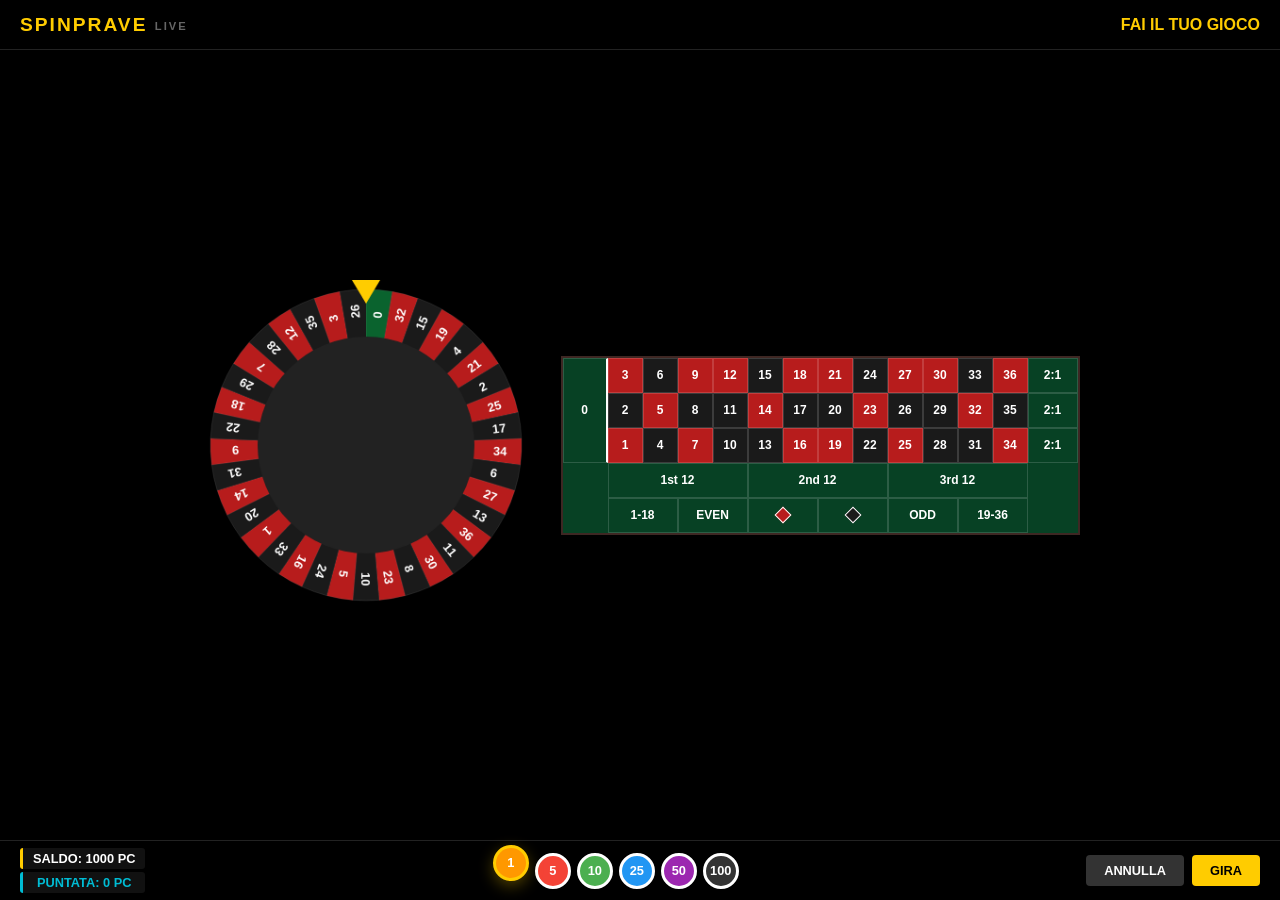
==== index.html @ e952468c "Add files via upload" ====
<!DOCTYPE html>
<html lang="it">
<head>
    <meta charset="UTF-8">
    <meta name="viewport" content="width=device-width, initial-scale=1.0, maximum-scale=1.0, user-scalable=no, viewport-fit=cover">
    <title>SpinPrave Live Pro</title>
    <link rel="icon" type="image/png" href="favicon.png">
    <link rel="apple-touch-icon" href="favicon.png">
    <link rel="stylesheet" href="style.css">
</head>
<body>
    <div id="rotate-screen">
        <div class="rotate-box">
            <div class="rotate-icon">🔄</div>
            <p>Ruota il dispositivo in orizzontale per giocare a SpinPrave Live.</p>
        </div>
    </div>

    <div class="game-wrapper">
        <header class="top-bar">
            <div class="brand-name">SPINPRAVE <small>LIVE</small></div>
            <div id="msg-container"><span id="msg">FAI IL TUO GIOCO</span></div>
        </header>

        <main class="main-content">
            <div class="wheel-section">
                <canvas id="wheelCanvas" width="350" height="350"></canvas>
            </div>

            <div class="table-section">
                <div class="board-container">
                    <div class="board-live">
                        <div class="zero bet-spot" data-type="plein" data-val="0" id="cell-0">0</div>
                        <div class="grid-numbers" id="grid"></div>
                        <div class="column-bets">
                            <div class="col bet-spot" data-type="col" data-val="3" id="cell-col-3">2:1</div>
                            <div class="col bet-spot" data-type="col" data-val="2" id="cell-col-2">2:1</div>
                            <div class="col bet-spot" data-type="col" data-val="1" id="cell-col-1">2:1</div>
                        </div>
                        <div class="dozen-bets">
                            <div class="doz bet-spot" data-type="dozen" data-val="1st">1st 12</div>
                            <div class="doz bet-spot" data-type="dozen" data-val="2nd">2nd 12</div>
                            <div class="doz bet-spot" data-type="dozen" data-val="3rd">3rd 12</div>
                        </div>
                        <div class="chance-bets">
                            <div class="chn bet-spot" data-type="range" data-val="1-18">1-18</div>
                            <div class="chn bet-spot" data-type="even-odd" data-val="even">EVEN</div>
                            <div class="chn bet-spot red" data-type="color" data-val="red"><div class="diamond"></div></div>
                            <div class="chn bet-spot black" data-type="color" data-val="black"><div class="diamond"></div></div>
                            <div class="chn bet-spot" data-type="even-odd" data-val="odd">ODD</div>
                            <div class="chn bet-spot" data-type="range" data-val="19-36">19-36</div>
                        </div>
                    </div>
                </div>
            </div>
        </main>

        <footer class="bottom-bar">
            <div class="footer-left">
                <div class="stat-boxes">
                    <div class="stat-box saldo">
                        SALDO: <span id="balance">1000</span> PC
                    </div>
                    <div class="stat-box puntata">
                        PUNTATA: <span id="current-total-bet">0</span> PC
                    </div>
                </div>
                <button id="refill-btn" class="btn-refill" onclick="refillBalance()">+ 1000 PC</button>
            </div>

            <div class="chips-selector">
                <div class="chip-item c1 active" data-val="1">1</div>
                <div class="chip-item c5" data-val="5">5</div>
                <div class="chip-item c10" data-val="10">10</div>
                <div class="chip-item c25" data-val="25">25</div>
                <div class="chip-item c50" data-val="50">50</div>
                <div class="chip-item c100" data-val="100">100</div>
            </div>

            <div class="buttons-area">
                <button class="btn-alt" onclick="manualReset()">ANNULLA</button>
                <button class="btn-main" id="spin-btn" onclick="spinBall()">GIRA</button>
            </div>
        </footer>
    </div>
    <script src="script.js"></script>
</body>
</html>
---- style.css ----
:root {
    --gold: #ffcc00;
    --felt: #074124;
    --border: rgba(255,255,255,0.15);
    --win-green: #4caf50;
    --loss-red: #f44336;
}

/* RESET E BASE */
* { box-sizing: border-box; -webkit-tap-highlight-color: transparent; }
body { background: #000; color: white; font-family: 'Segoe UI', sans-serif; margin: 0; overflow: hidden; user-select: none; width: 100vw; height: 100vh; }

/* =========================================
   1. SCHERMATA BLOCCO (VERTICALE)
   ========================================= */
#rotate-screen {
    display: none; /* Nascosto di default */
    position: fixed; top: 0; left: 0; width: 100%; height: 100%;
    background: radial-gradient(circle at center, #1a1a1a 0%, #000 100%);
    z-index: 9999; justify-content: center; align-items: center; text-align: center;
    color: #ccc;
}

@media screen and (orientation: portrait) {
    #rotate-screen { display: flex; }
    .game-wrapper { display: none; }
}

.rotate-box { padding: 20px; max-width: 80%; }
.rotate-icon { font-size: 60px; margin-bottom: 20px; animation: rotateLogo 2s infinite ease-in-out; }
.rotate-box p { font-weight: bold; font-size: 1.1rem; line-height: 1.4; color: white; margin: 0; }

@keyframes rotateLogo {
    0% { transform: rotate(0deg); opacity: 0.5; }
    50% { transform: rotate(90deg); opacity: 1; }
    100% { transform: rotate(0deg); opacity: 0.5; }
}

/* =========================================
   2. LAYOUT GIOCO (ORIZZONTALE - BASE PC)
   ========================================= */
.game-wrapper {
    display: flex; flex-direction: column; width: 100%; height: 100%;
    /* Gestione "Notch" iPhone */
    padding-left: env(safe-area-inset-left); padding-right: env(safe-area-inset-right);
}

/* HEADER */
.top-bar {
    height: 50px; padding: 0 20px; display: flex; justify-content: space-between; align-items: center;
    background: #000; border-bottom: 1px solid #222; flex-shrink: 0;
}
.brand-name { color: var(--gold); font-weight: bold; font-size: 1.2rem; letter-spacing: 2px; }
.brand-name small { font-size: 0.7rem; color: #666; vertical-align: middle; }

#msg-container { height: 100%; display: flex; align-items: center; }
#msg { font-weight: bold; font-size: 1rem; text-transform: uppercase; color: var(--gold); }
.msg-win { color: var(--win-green) !important; text-shadow: 0 0 10px rgba(76,175,80,0.5); }
.msg-loss { color: var(--loss-red) !important; }

/* MAIN CONTENT */
.main-content {
    flex: 1; display: flex; flex-direction: row; align-items: center; justify-content: center;
    gap: 30px; padding: 10px; overflow: hidden;
}

/* RUOTA */
.wheel-section { position: relative; width: 330px; height: 330px; flex-shrink: 0; }
canvas { width: 100%; height: 100%; }

/* TAVOLO */
.board-container { position: relative; }
.board-live {
    display: grid; grid-template-columns: 45px repeat(12, 35px) 50px; grid-template-rows: repeat(3, 35px) 35px 35px;
    background: var(--felt); border: 2px solid #3e2723;
}
.bet-spot { border: 1px solid var(--border); display: flex; align-items: center; justify-content: center; font-size: 0.75rem; font-weight: bold; cursor: pointer; position: relative; }
.bet-spot:active { background: rgba(255,255,255,0.1); }

.zero { grid-row: 1/4; grid-column: 1; border-right: 2px solid white; }
.grid-numbers { grid-row: 1/4; grid-column: 2/14; display: grid; grid-template-columns: repeat(12, 1fr); grid-template-rows: repeat(3, 1fr); grid-auto-flow: column; }
.column-bets { grid-row: 1/4; grid-column: 14; display: grid; grid-template-rows: repeat(3, 1fr); }
.dozen-bets { grid-row: 4; grid-column: 2/14; display: grid; grid-template-columns: repeat(3, 1fr); }
.chance-bets { grid-row: 5; grid-column: 2/14; display: grid; grid-template-columns: repeat(6, 1fr); }

.num-cell.red { background: #b71c1c; }
.num-cell.black { background: #1a1a1a; }
.diamond { width: 12px; height: 12px; transform: rotate(45deg); border: 1px solid white; }
.red .diamond { background: #b71c1c; }
.black .diamond { background: #1a1a1a; }

/* FICHES SUL TAVOLO */
.chip {
    position: absolute; width: 22px; height: 22px; border-radius: 50%;
    color: white; font-size: 7px; font-weight: 900; display: flex; align-items: center; justify-content: center;
    border: 1px dashed white; z-index: 10; top: 50%; left: 50%; transform: translate(-50%, -50%);
    box-shadow: 0 2px 4px rgba(0,0,0,0.5); pointer-events: none;
}

/* FOOTER */
.bottom-bar {
    height: 60px; background: #000; padding: 0 20px; display: flex; justify-content: space-between; align-items: center;
    border-top: 1px solid #222; flex-shrink: 0; padding-bottom: env(safe-area-inset-bottom);
}

.footer-left { display: flex; align-items: center; gap: 10px; }
.stat-boxes { display: flex; flex-direction: column; gap: 3px; }
.stat-box { font-weight: bold; font-size: 0.8rem; color: #fff; background: #111; padding: 3px 10px; border-radius: 3px; min-width: 120px; text-align: center; }
.stat-box.saldo { border-left: 3px solid var(--gold); }
.stat-box.puntata { border-left: 3px solid #00bcd4; color: #00bcd4; }

.btn-refill { display: none; background: var(--gold); color: black; border: none; padding: 10px; border-radius: 4px; font-weight: bold; cursor: pointer; font-size: 0.8rem; }

.chips-selector { display: flex; gap: 6px; }
.chip-item {
    width: 36px; height: 36px; border-radius: 50%; border: 3px solid #fff;
    display: flex; align-items: center; justify-content: center; font-size: 0.8rem; font-weight: bold; cursor: pointer; transition: 0.3s;
    box-shadow: 0 2px 5px rgba(0,0,0,0.5);
}
.chip-item.active { transform: translateY(-8px); border-color: var(--gold); box-shadow: 0 5px 15px rgba(255,204,0,0.3); }

.c1 { background: #ff9800; } .c5 { background: #f44336; } .c10 { background: #4caf50; } 
.c25 { background: #2196f3; } .c50 { background: #9c27b0; } .c100 { background: #333; }

.buttons-area { display: flex; gap: 8px; }
button { padding: 8px 18px; border-radius: 4px; border: none; font-weight: bold; cursor: pointer; text-transform: uppercase; font-size: 0.8rem; }
.btn-main { background: var(--gold); color: #000; }
.btn-alt { background: #333; color: #fff; }

/* =========================================
   3. OTTIMIZZAZIONE MOBILE (ORIZZONTALE BASSO)
   ========================================= */
@media screen and (orientation: landscape) and (max-height: 500px) {
    /* 1. Compattiamo Header e Footer */
    .top-bar { height: 35px; padding: 0 10px; }
    .brand-name { font-size: 0.9rem; }
    #msg { font-size: 0.8rem; }
    
    .bottom-bar { height: 45px; padding: 0 10px; }
    
    /* 2. Riduciamo area stats */
    .stat-boxes { flex-direction: row; gap: 5px; }
    .stat-box { font-size: 0.7rem; padding: 2px 8px; min-width: 90px; }
    
    /* 3. Riduciamo Selettore Chips */
    .chips-selector { gap: 4px; }
    .chip-item { width: 28px; height: 28px; border-width: 2px; font-size: 0.7rem; }
    .chip-item.active { transform: translateY(-5px); }
    
    /* 4. Tasti più piccoli */
    button { padding: 6px 12px; font-size: 0.7rem; }
    
    /* 5. Ridimensioniamo Ruota e Tavolo per farli entrare */
    .main-content { gap: 15px; padding: 5px; }
    
    .wheel-section { width: 220px; height: 220px; }
    
    /* Schiacciamo il tavolo tramite scale e dimensioni celle */
    .board-container { transform: scale(0.75); } /* Schiacciamo il tavolo */
    .board-live { border-width: 1px; }
    .bet-spot { font-size: 0.7rem; }
}

/* Ottimizzazione extra per schermi piccolissimi (es. iPhone SE landscape) */
@media screen and (orientation: landscape) and (max-height: 360px) {
     .wheel-section { width: 180px; height: 180px; }
     .board-container { transform: scale(0.65); }
     .top-bar, .bottom-bar { height: 30px; }
     .chip-item { width: 24px; height: 24px; font-size: 0.6rem; }
}
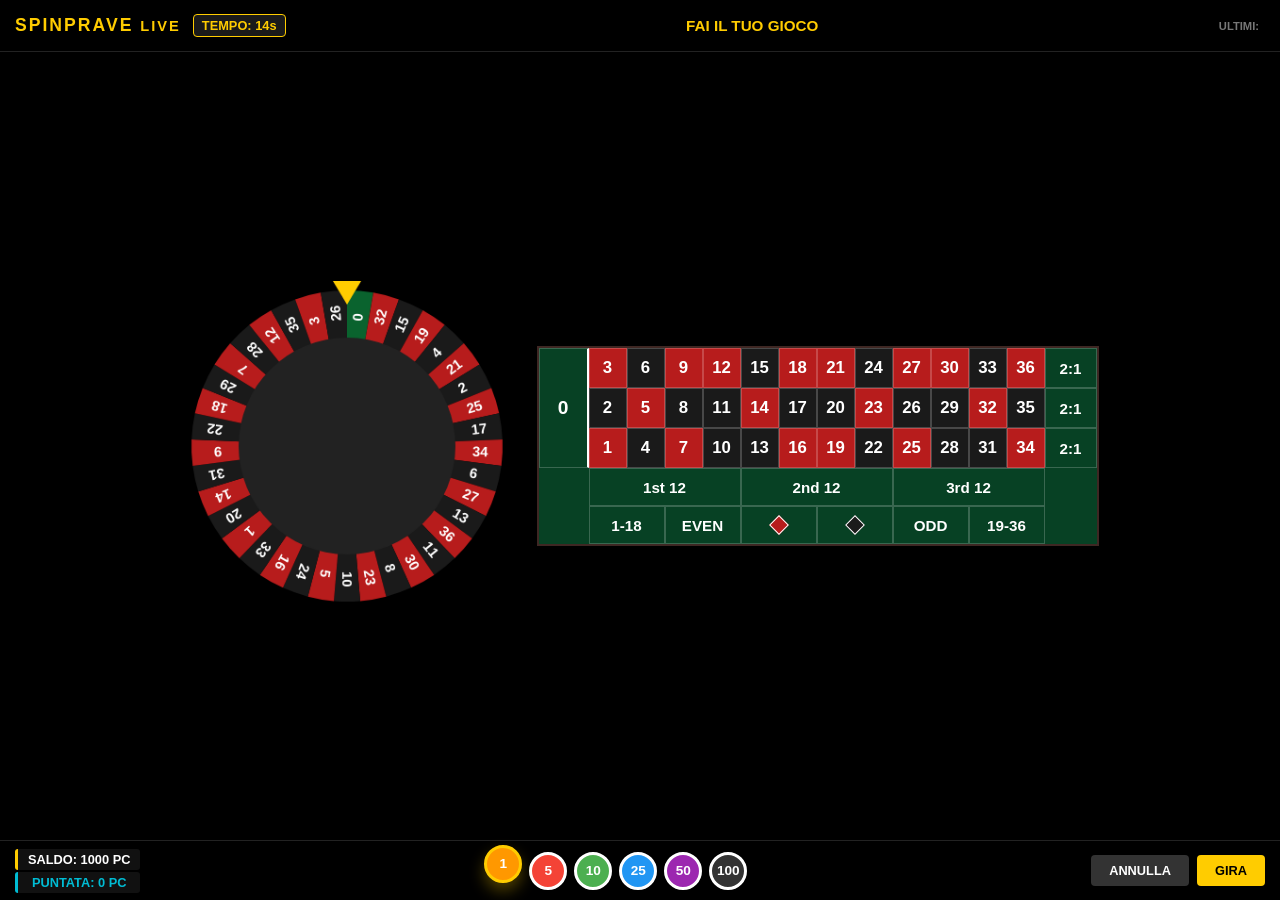
==== commit 34ee3a7f: "Add files via upload" ====
--- a/index.html
+++ b/index.html
@@ -5,7 +5,6 @@
     <meta name="viewport" content="width=device-width, initial-scale=1.0, maximum-scale=1.0, user-scalable=no, viewport-fit=cover">
     <title>SpinPrave Live Pro</title>
     <link rel="icon" type="image/png" href="favicon.png">
-    <link rel="apple-touch-icon" href="favicon.png">
     <link rel="stylesheet" href="style.css">
 </head>
 <body>
@@ -18,8 +17,15 @@
 
     <div class="game-wrapper">
         <header class="top-bar">
-            <div class="brand-name">SPINPRAVE <small>LIVE</small></div>
+            <div class="top-left">
+                <div class="brand-name">SPINPRAVE <small>LIVE</small></div>
+                <div class="timer-box">TEMPO: <span id="timer-val">15</span>s</div>
+            </div>
             <div id="msg-container"><span id="msg">FAI IL TUO GIOCO</span></div>
+            <div class="history-container">
+                <span class="history-label">ULTIMI:</span>
+                <div id="history-list" class="history-list"></div>
+            </div>
         </header>
 
         <main class="main-content">
@@ -58,16 +64,11 @@
         <footer class="bottom-bar">
             <div class="footer-left">
                 <div class="stat-boxes">
-                    <div class="stat-box saldo">
-                        SALDO: <span id="balance">1000</span> PC
-                    </div>
-                    <div class="stat-box puntata">
-                        PUNTATA: <span id="current-total-bet">0</span> PC
-                    </div>
+                    <div class="stat-box saldo">SALDO: <span id="balance">1000</span> PC</div>
+                    <div class="stat-box puntata">PUNTATA: <span id="current-total-bet">0</span> PC</div>
                 </div>
                 <button id="refill-btn" class="btn-refill" onclick="refillBalance()">+ 1000 PC</button>
             </div>
-
             <div class="chips-selector">
                 <div class="chip-item c1 active" data-val="1">1</div>
                 <div class="chip-item c5" data-val="5">5</div>
@@ -76,10 +77,9 @@
                 <div class="chip-item c50" data-val="50">50</div>
                 <div class="chip-item c100" data-val="100">100</div>
             </div>
-
             <div class="buttons-area">
                 <button class="btn-alt" onclick="manualReset()">ANNULLA</button>
-                <button class="btn-main" id="spin-btn" onclick="spinBall()">GIRA</button>
+                <button class="btn-main" id="spin-btn" onclick="triggerManualSpin()">GIRA</button>
             </div>
         </footer>
     </div>
--- a/style.css
+++ b/style.css
@@ -1,170 +1,115 @@
 :root {
     --gold: #ffcc00;
     --felt: #074124;
-    --border: rgba(255,255,255,0.15);
+    --border: rgba(255,255,255,0.2);
     --win-green: #4caf50;
     --loss-red: #f44336;
 }
 
-/* RESET E BASE */
 * { box-sizing: border-box; -webkit-tap-highlight-color: transparent; }
 body { background: #000; color: white; font-family: 'Segoe UI', sans-serif; margin: 0; overflow: hidden; user-select: none; width: 100vw; height: 100vh; }
 
-/* =========================================
-   1. SCHERMATA BLOCCO (VERTICALE)
-   ========================================= */
 #rotate-screen {
-    display: none; /* Nascosto di default */
-    position: fixed; top: 0; left: 0; width: 100%; height: 100%;
+    display: none; position: fixed; top: 0; left: 0; width: 100%; height: 100%;
     background: radial-gradient(circle at center, #1a1a1a 0%, #000 100%);
     z-index: 9999; justify-content: center; align-items: center; text-align: center;
-    color: #ccc;
 }
+@media screen and (orientation: portrait) { #rotate-screen { display: flex; } .game-wrapper { display: none; } }
 
-@media screen and (orientation: portrait) {
-    #rotate-screen { display: flex; }
-    .game-wrapper { display: none; }
+.rotate-box { padding: 20px; }
+.rotate-icon { font-size: 60px; margin-bottom: 20px; display: inline-block; animation: rotateLogo 2s infinite ease-in-out; }
+@keyframes rotateLogo { 0% { transform: rotate(0deg); } 50% { transform: rotate(90deg); } 100% { transform: rotate(0deg); } }
+
+.game-wrapper { display: flex; flex-direction: column; width: 100%; height: 100%; }
+
+/* TOP BAR */
+.top-bar {
+    height: 52px; padding: 0 15px; display: flex; justify-content: space-between; align-items: center;
+    background: #000; border-bottom: 1px solid #222; flex-shrink: 0; gap: 10px;
 }
+.top-left { display: flex; align-items: center; gap: 12px; }
+.brand-name { color: var(--gold); font-weight: bold; font-size: 1.1rem; letter-spacing: 2px; }
 
-.rotate-box { padding: 20px; max-width: 80%; }
-.rotate-icon { font-size: 60px; margin-bottom: 20px; animation: rotateLogo 2s infinite ease-in-out; }
-.rotate-box p { font-weight: bold; font-size: 1.1rem; line-height: 1.4; color: white; margin: 0; }
+.timer-box {
+    background: #1a1a1a; border: 1px solid var(--gold); border-radius: 4px;
+    padding: 3px 8px; font-weight: bold; font-size: 0.8rem; color: var(--gold);
+}
+.timer-pulse { animation: timerAlert 0.5s infinite alternate; }
+@keyframes timerAlert { from { background: #1a1a1a; color: var(--gold); } to { background: #c62828; color: #fff; border-color: #ff5252; } }
 
-@keyframes rotateLogo {
-    0% { transform: rotate(0deg); opacity: 0.5; }
-    50% { transform: rotate(90deg); opacity: 1; }
-    100% { transform: rotate(0deg); opacity: 0.5; }
-}
-
-/* =========================================
-   2. LAYOUT GIOCO (ORIZZONTALE - BASE PC)
-   ========================================= */
-.game-wrapper {
-    display: flex; flex-direction: column; width: 100%; height: 100%;
-    /* Gestione "Notch" iPhone */
-    padding-left: env(safe-area-inset-left); padding-right: env(safe-area-inset-right);
-}
-
-/* HEADER */
-.top-bar {
-    height: 50px; padding: 0 20px; display: flex; justify-content: space-between; align-items: center;
-    background: #000; border-bottom: 1px solid #222; flex-shrink: 0;
-}
-.brand-name { color: var(--gold); font-weight: bold; font-size: 1.2rem; letter-spacing: 2px; }
-.brand-name small { font-size: 0.7rem; color: #666; vertical-align: middle; }
-
-#msg-container { height: 100%; display: flex; align-items: center; }
-#msg { font-weight: bold; font-size: 1rem; text-transform: uppercase; color: var(--gold); }
+#msg-container { display: flex; align-items: center; justify-content: center; flex: 1; }
+#msg { font-weight: bold; font-size: 0.95rem; text-transform: uppercase; color: var(--gold); text-align: center; }
 .msg-win { color: var(--win-green) !important; text-shadow: 0 0 10px rgba(76,175,80,0.5); }
 .msg-loss { color: var(--loss-red) !important; }
 
+/* TABELLINO CRONOLOGIA */
+.history-container { display: flex; align-items: center; gap: 6px; }
+.history-label { font-size: 0.7rem; color: #777; font-weight: bold; }
+.history-list { display: flex; gap: 4px; }
+.history-badge {
+    width: 24px; height: 24px; border-radius: 50%; display: flex;
+    align-items: center; justify-content: center; font-size: 0.75rem;
+    font-weight: bold; border: 1px solid rgba(255,255,255,0.3);
+}
+.history-badge.red { background: #b71c1c; }
+.history-badge.black { background: #1a1a1a; }
+.history-badge.green { background: #0a632e; border-color: var(--gold); }
+
 /* MAIN CONTENT */
-.main-content {
-    flex: 1; display: flex; flex-direction: row; align-items: center; justify-content: center;
-    gap: 30px; padding: 10px; overflow: hidden;
-}
-
-/* RUOTA */
+.main-content { flex: 1; display: flex; flex-direction: row; align-items: center; justify-content: center; gap: 25px; padding: 5px 10px; }
 .wheel-section { position: relative; width: 330px; height: 330px; flex-shrink: 0; }
 canvas { width: 100%; height: 100%; }
 
-/* TAVOLO */
 .board-container { position: relative; }
 .board-live {
-    display: grid; grid-template-columns: 45px repeat(12, 35px) 50px; grid-template-rows: repeat(3, 35px) 35px 35px;
+    display: grid; grid-template-columns: 50px repeat(12, 38px) 52px; grid-template-rows: repeat(3, 40px) 38px 38px;
     background: var(--felt); border: 2px solid #3e2723;
 }
-.bet-spot { border: 1px solid var(--border); display: flex; align-items: center; justify-content: center; font-size: 0.75rem; font-weight: bold; cursor: pointer; position: relative; }
-.bet-spot:active { background: rgba(255,255,255,0.1); }
+.bet-spot { border: 1px solid var(--border); display: flex; align-items: center; justify-content: center; font-size: 0.95rem; font-weight: 800; cursor: pointer; position: relative; }
 
-.zero { grid-row: 1/4; grid-column: 1; border-right: 2px solid white; }
+.zero { grid-row: 1/4; grid-column: 1; border-right: 2px solid white; font-size: 1.2rem; }
 .grid-numbers { grid-row: 1/4; grid-column: 2/14; display: grid; grid-template-columns: repeat(12, 1fr); grid-template-rows: repeat(3, 1fr); grid-auto-flow: column; }
-.column-bets { grid-row: 1/4; grid-column: 14; display: grid; grid-template-rows: repeat(3, 1fr); }
-.dozen-bets { grid-row: 4; grid-column: 2/14; display: grid; grid-template-columns: repeat(3, 1fr); }
-.chance-bets { grid-row: 5; grid-column: 2/14; display: grid; grid-template-columns: repeat(6, 1fr); }
+.column-bets { grid-row: 1/4; grid-column: 14; display: grid; grid-template-rows: repeat(3, 1fr); font-size: 0.8rem; }
+.dozen-bets { grid-row: 4; grid-column: 2/14; display: grid; grid-template-columns: repeat(3, 1fr); font-size: 0.85rem; }
+.chance-bets { grid-row: 5; grid-column: 2/14; display: grid; grid-template-columns: repeat(6, 1fr); font-size: 0.85rem; }
 
-.num-cell.red { background: #b71c1c; }
-.num-cell.black { background: #1a1a1a; }
-.diamond { width: 12px; height: 12px; transform: rotate(45deg); border: 1px solid white; }
+.num-cell.red { background: #b71c1c; font-size: 1.05rem; }
+.num-cell.black { background: #1a1a1a; font-size: 1.05rem; }
+.diamond { width: 14px; height: 14px; transform: rotate(45deg); border: 1px solid white; }
 .red .diamond { background: #b71c1c; }
 .black .diamond { background: #1a1a1a; }
 
-/* FICHES SUL TAVOLO */
 .chip {
-    position: absolute; width: 22px; height: 22px; border-radius: 50%;
-    color: white; font-size: 7px; font-weight: 900; display: flex; align-items: center; justify-content: center;
+    position: absolute; width: 24px; height: 24px; border-radius: 50%;
+    color: white; font-size: 8px; font-weight: 900; display: flex; align-items: center; justify-content: center;
     border: 1px dashed white; z-index: 10; top: 50%; left: 50%; transform: translate(-50%, -50%);
     box-shadow: 0 2px 4px rgba(0,0,0,0.5); pointer-events: none;
 }
 
 /* FOOTER */
-.bottom-bar {
-    height: 60px; background: #000; padding: 0 20px; display: flex; justify-content: space-between; align-items: center;
-    border-top: 1px solid #222; flex-shrink: 0; padding-bottom: env(safe-area-inset-bottom);
-}
-
-.footer-left { display: flex; align-items: center; gap: 10px; }
-.stat-boxes { display: flex; flex-direction: column; gap: 3px; }
-.stat-box { font-weight: bold; font-size: 0.8rem; color: #fff; background: #111; padding: 3px 10px; border-radius: 3px; min-width: 120px; text-align: center; }
+.bottom-bar { height: 60px; background: #000; padding: 0 15px; display: flex; justify-content: space-between; align-items: center; border-top: 1px solid #222; flex-shrink: 0; }
+.stat-boxes { display: flex; flex-direction: column; gap: 2px; }
+.stat-box { font-weight: bold; font-size: 0.8rem; color: #fff; background: #111; padding: 3px 10px; border-radius: 3px; min-width: 125px; text-align: center; }
 .stat-box.saldo { border-left: 3px solid var(--gold); }
 .stat-box.puntata { border-left: 3px solid #00bcd4; color: #00bcd4; }
 
-.btn-refill { display: none; background: var(--gold); color: black; border: none; padding: 10px; border-radius: 4px; font-weight: bold; cursor: pointer; font-size: 0.8rem; }
+.btn-refill { display: none; background: var(--gold); color: black; border: none; padding: 8px 12px; border-radius: 4px; font-weight: bold; cursor: pointer; font-size: 0.8rem; margin-left: 8px; }
 
-.chips-selector { display: flex; gap: 6px; }
-.chip-item {
-    width: 36px; height: 36px; border-radius: 50%; border: 3px solid #fff;
-    display: flex; align-items: center; justify-content: center; font-size: 0.8rem; font-weight: bold; cursor: pointer; transition: 0.3s;
-    box-shadow: 0 2px 5px rgba(0,0,0,0.5);
-}
-.chip-item.active { transform: translateY(-8px); border-color: var(--gold); box-shadow: 0 5px 15px rgba(255,204,0,0.3); }
+.chips-selector { display: flex; gap: 7px; }
+.chip-item { width: 38px; height: 38px; border-radius: 50%; border: 3px solid #fff; display: flex; align-items: center; justify-content: center; font-size: 0.85rem; font-weight: bold; cursor: pointer; transition: 0.2s; }
+.chip-item.active { transform: translateY(-7px); border-color: var(--gold); box-shadow: 0 8px 15px rgba(255,204,0,0.3); }
 
-.c1 { background: #ff9800; } .c5 { background: #f44336; } .c10 { background: #4caf50; } 
-.c25 { background: #2196f3; } .c50 { background: #9c27b0; } .c100 { background: #333; }
+.c1 { background: #ff9800; } .c5 { background: #f44336; } .c10 { background: #4caf50; } .c25 { background: #2196f3; } .c50 { background: #9c27b0; } .c100 { background: #333; }
 
 .buttons-area { display: flex; gap: 8px; }
 button { padding: 8px 18px; border-radius: 4px; border: none; font-weight: bold; cursor: pointer; text-transform: uppercase; font-size: 0.8rem; }
 .btn-main { background: var(--gold); color: #000; }
 .btn-alt { background: #333; color: #fff; }
 
-/* =========================================
-   3. OTTIMIZZAZIONE MOBILE (ORIZZONTALE BASSO)
-   ========================================= */
 @media screen and (orientation: landscape) and (max-height: 500px) {
-    /* 1. Compattiamo Header e Footer */
-    .top-bar { height: 35px; padding: 0 10px; }
-    .brand-name { font-size: 0.9rem; }
-    #msg { font-size: 0.8rem; }
-    
-    .bottom-bar { height: 45px; padding: 0 10px; }
-    
-    /* 2. Riduciamo area stats */
-    .stat-boxes { flex-direction: row; gap: 5px; }
-    .stat-box { font-size: 0.7rem; padding: 2px 8px; min-width: 90px; }
-    
-    /* 3. Riduciamo Selettore Chips */
-    .chips-selector { gap: 4px; }
-    .chip-item { width: 28px; height: 28px; border-width: 2px; font-size: 0.7rem; }
-    .chip-item.active { transform: translateY(-5px); }
-    
-    /* 4. Tasti più piccoli */
-    button { padding: 6px 12px; font-size: 0.7rem; }
-    
-    /* 5. Ridimensioniamo Ruota e Tavolo per farli entrare */
-    .main-content { gap: 15px; padding: 5px; }
-    
+    .top-bar { height: 38px; padding: 0 10px; }
+    .bottom-bar { height: 48px; }
     .wheel-section { width: 220px; height: 220px; }
-    
-    /* Schiacciamo il tavolo tramite scale e dimensioni celle */
-    .board-container { transform: scale(0.75); } /* Schiacciamo il tavolo */
-    .board-live { border-width: 1px; }
-    .bet-spot { font-size: 0.7rem; }
-}
-
-/* Ottimizzazione extra per schermi piccolissimi (es. iPhone SE landscape) */
-@media screen and (orientation: landscape) and (max-height: 360px) {
-     .wheel-section { width: 180px; height: 180px; }
-     .board-container { transform: scale(0.65); }
-     .top-bar, .bottom-bar { height: 30px; }
-     .chip-item { width: 24px; height: 24px; font-size: 0.6rem; }
+    .board-container { transform: scale(0.82); }
+    .chip-item { width: 30px; height: 30px; font-size: 0.75rem; }
 }
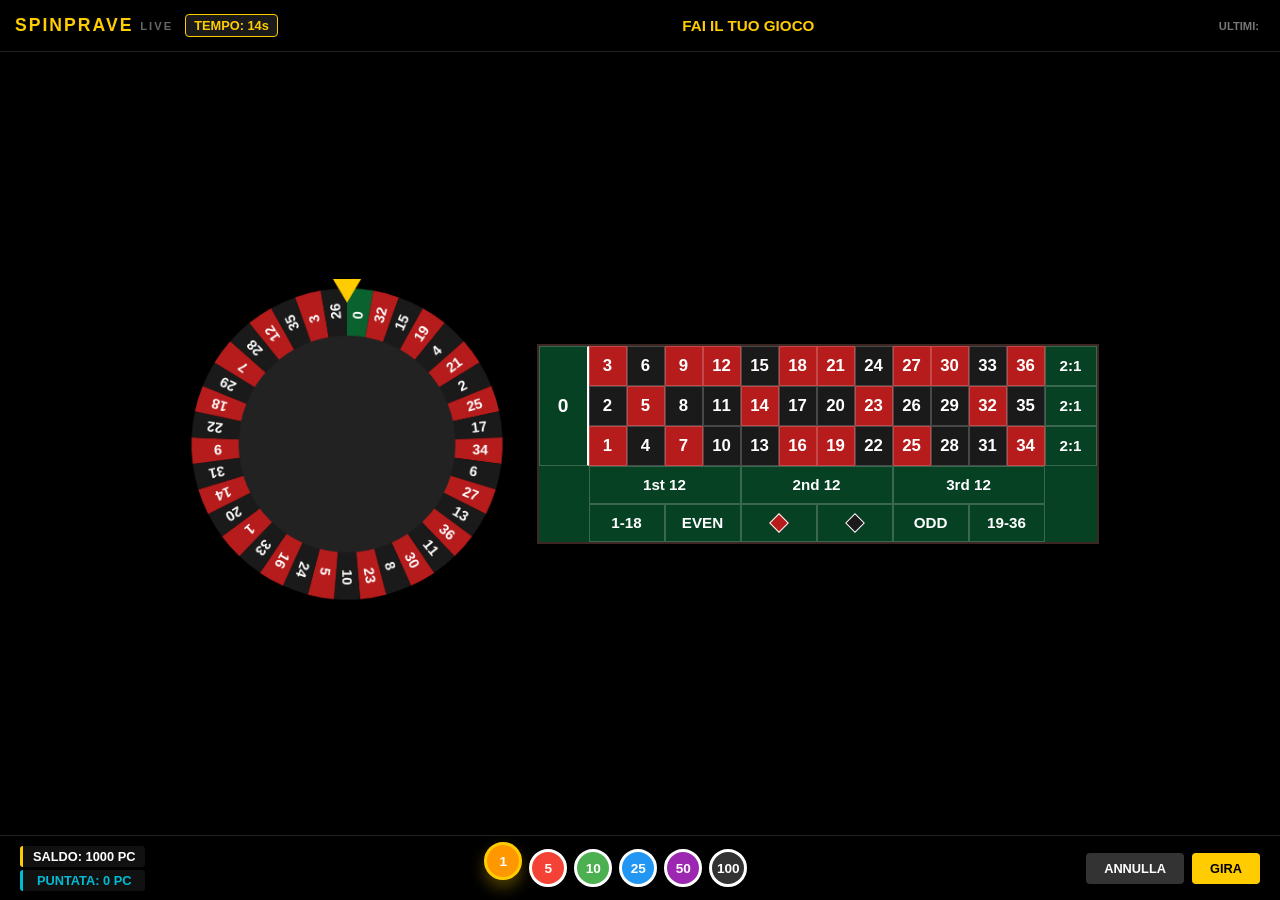
==== commit f98f4bd8: "Add files via upload" ====
--- a/index.html
+++ b/index.html
@@ -4,10 +4,23 @@
     <meta charset="UTF-8">
     <meta name="viewport" content="width=device-width, initial-scale=1.0, maximum-scale=1.0, user-scalable=no, viewport-fit=cover">
     <title>SpinPrave Live Pro</title>
+
+    <!-- FAVICON STANDARD -->
     <link rel="icon" type="image/png" href="favicon.png">
+
+    <!-- SUPPORTO IPHONE / IPAD (Segnalibri e Schermata Home) -->
+    <link rel="apple-touch-icon" href="favicon.png">
+    <link rel="apple-touch-icon" sizes="180x180" href="favicon.png">
+    
+    <!-- Configurazione Web App iOS a schermo intero -->
+    <meta name="apple-mobile-web-app-capable" content="yes">
+    <meta name="apple-mobile-web-app-status-bar-style" content="black-translucent">
+    <meta name="apple-mobile-web-app-title" content="SpinPrave">
+
     <link rel="stylesheet" href="style.css">
 </head>
 <body>
+    <!-- Schermata Blocco Rotazione (Visibile in Portrait su mobile) -->
     <div id="rotate-screen">
         <div class="rotate-box">
             <div class="rotate-icon">🔄</div>
@@ -15,6 +28,7 @@
         </div>
     </div>
 
+    <!-- Contenitore Gioco Principale -->
     <div class="game-wrapper">
         <header class="top-bar">
             <div class="top-left">
@@ -69,6 +83,7 @@
                 </div>
                 <button id="refill-btn" class="btn-refill" onclick="refillBalance()">+ 1000 PC</button>
             </div>
+
             <div class="chips-selector">
                 <div class="chip-item c1 active" data-val="1">1</div>
                 <div class="chip-item c5" data-val="5">5</div>
@@ -77,6 +92,7 @@
                 <div class="chip-item c50" data-val="50">50</div>
                 <div class="chip-item c100" data-val="100">100</div>
             </div>
+
             <div class="buttons-area">
                 <button class="btn-alt" onclick="manualReset()">ANNULLA</button>
                 <button class="btn-main" id="spin-btn" onclick="triggerManualSpin()">GIRA</button>
--- a/style.css
+++ b/style.css
@@ -1,45 +1,135 @@
 :root {
     --gold: #ffcc00;
     --felt: #074124;
-    --border: rgba(255,255,255,0.2);
+    --border: rgba(255, 255, 255, 0.2);
     --win-green: #4caf50;
     --loss-red: #f44336;
 }
 
-* { box-sizing: border-box; -webkit-tap-highlight-color: transparent; }
-body { background: #000; color: white; font-family: 'Segoe UI', sans-serif; margin: 0; overflow: hidden; user-select: none; width: 100vw; height: 100vh; }
-
+* {
+    box-sizing: border-box;
+    -webkit-tap-highlight-color: transparent;
+}
+
+body {
+    background: #000;
+    color: white;
+    font-family: 'Segoe UI', sans-serif;
+    margin: 0;
+    overflow: hidden;
+    user-select: none;
+    width: 100vw;
+    height: 100vh;
+}
+
+/* 1. SCHERMATA BLOCCO (VERTICALE) */
 #rotate-screen {
-    display: none; position: fixed; top: 0; left: 0; width: 100%; height: 100%;
+    display: none;
+    position: fixed;
+    top: 0;
+    left: 0;
+    width: 100%;
+    height: 100%;
     background: radial-gradient(circle at center, #1a1a1a 0%, #000 100%);
-    z-index: 9999; justify-content: center; align-items: center; text-align: center;
-}
-@media screen and (orientation: portrait) { #rotate-screen { display: flex; } .game-wrapper { display: none; } }
+    z-index: 9999;
+    justify-content: center;
+    align-items: center;
+    text-align: center;
+}
+
+@media screen and (orientation: portrait) {
+    #rotate-screen { display: flex; }
+    .game-wrapper { display: none; }
+}
 
 .rotate-box { padding: 20px; }
-.rotate-icon { font-size: 60px; margin-bottom: 20px; display: inline-block; animation: rotateLogo 2s infinite ease-in-out; }
-@keyframes rotateLogo { 0% { transform: rotate(0deg); } 50% { transform: rotate(90deg); } 100% { transform: rotate(0deg); } }
-
-.game-wrapper { display: flex; flex-direction: column; width: 100%; height: 100%; }
-
-/* TOP BAR */
+.rotate-icon {
+    font-size: 60px;
+    margin-bottom: 20px;
+    display: inline-block;
+    animation: rotateLogo 2s infinite ease-in-out;
+}
+
+@keyframes rotateLogo {
+    0% { transform: rotate(0deg); }
+    50% { transform: rotate(90deg); }
+    100% { transform: rotate(0deg); }
+}
+
+/* 2. LAYOUT ORIZZONTALE */
+.game-wrapper {
+    display: flex;
+    flex-direction: column;
+    width: 100%;
+    height: 100%;
+}
+
 .top-bar {
-    height: 52px; padding: 0 15px; display: flex; justify-content: space-between; align-items: center;
-    background: #000; border-bottom: 1px solid #222; flex-shrink: 0; gap: 10px;
-}
-.top-left { display: flex; align-items: center; gap: 12px; }
-.brand-name { color: var(--gold); font-weight: bold; font-size: 1.1rem; letter-spacing: 2px; }
+    height: 52px;
+    padding: 0 15px;
+    display: flex;
+    justify-content: space-between;
+    align-items: center;
+    background: #000;
+    border-bottom: 1px solid #222;
+    flex-shrink: 0;
+    gap: 10px;
+}
+
+.top-left {
+    display: flex;
+    align-items: center;
+    gap: 12px;
+}
+
+.brand-name {
+    color: var(--gold);
+    font-weight: bold;
+    font-size: 1.1rem;
+    letter-spacing: 2px;
+}
+
+.brand-name small {
+    font-size: 0.7rem;
+    color: #666;
+    vertical-align: middle;
+}
 
 .timer-box {
-    background: #1a1a1a; border: 1px solid var(--gold); border-radius: 4px;
-    padding: 3px 8px; font-weight: bold; font-size: 0.8rem; color: var(--gold);
-}
-.timer-pulse { animation: timerAlert 0.5s infinite alternate; }
-@keyframes timerAlert { from { background: #1a1a1a; color: var(--gold); } to { background: #c62828; color: #fff; border-color: #ff5252; } }
-
-#msg-container { display: flex; align-items: center; justify-content: center; flex: 1; }
-#msg { font-weight: bold; font-size: 0.95rem; text-transform: uppercase; color: var(--gold); text-align: center; }
-.msg-win { color: var(--win-green) !important; text-shadow: 0 0 10px rgba(76,175,80,0.5); }
+    background: #1a1a1a;
+    border: 1px solid var(--gold);
+    border-radius: 4px;
+    padding: 3px 8px;
+    font-weight: bold;
+    font-size: 0.8rem;
+    color: var(--gold);
+}
+
+.timer-pulse {
+    animation: timerAlert 0.5s infinite alternate;
+}
+
+@keyframes timerAlert {
+    from { background: #1a1a1a; color: var(--gold); }
+    to { background: #c62828; color: #fff; border-color: #ff5252; }
+}
+
+#msg-container {
+    display: flex;
+    align-items: center;
+    justify-content: center;
+    flex: 1;
+}
+
+#msg {
+    font-weight: bold;
+    font-size: 0.95rem;
+    text-transform: uppercase;
+    color: var(--gold);
+    text-align: center;
+}
+
+.msg-win { color: var(--win-green) !important; text-shadow: 0 0 10px rgba(76, 175, 80, 0.5); }
 .msg-loss { color: var(--loss-red) !important; }
 
 /* TABELLINO CRONOLOGIA */
@@ -47,25 +137,60 @@
 .history-label { font-size: 0.7rem; color: #777; font-weight: bold; }
 .history-list { display: flex; gap: 4px; }
 .history-badge {
-    width: 24px; height: 24px; border-radius: 50%; display: flex;
-    align-items: center; justify-content: center; font-size: 0.75rem;
-    font-weight: bold; border: 1px solid rgba(255,255,255,0.3);
+    width: 24px;
+    height: 24px;
+    border-radius: 50%;
+    display: flex;
+    align-items: center;
+    justify-content: center;
+    font-size: 0.75rem;
+    font-weight: bold;
+    border: 1px solid rgba(255, 255, 255, 0.3);
 }
 .history-badge.red { background: #b71c1c; }
 .history-badge.black { background: #1a1a1a; }
 .history-badge.green { background: #0a632e; border-color: var(--gold); }
 
-/* MAIN CONTENT */
-.main-content { flex: 1; display: flex; flex-direction: row; align-items: center; justify-content: center; gap: 25px; padding: 5px 10px; }
-.wheel-section { position: relative; width: 330px; height: 330px; flex-shrink: 0; }
+/* CORPO PRINCIPALE */
+.main-content {
+    flex: 1;
+    display: flex;
+    flex-direction: row;
+    align-items: center;
+    justify-content: center;
+    gap: 25px;
+    padding: 5px 10px;
+}
+
+.wheel-section {
+    position: relative;
+    width: 330px;
+    height: 330px;
+    flex-shrink: 0;
+}
+
 canvas { width: 100%; height: 100%; }
 
+/* TAVOLO */
 .board-container { position: relative; }
 .board-live {
-    display: grid; grid-template-columns: 50px repeat(12, 38px) 52px; grid-template-rows: repeat(3, 40px) 38px 38px;
-    background: var(--felt); border: 2px solid #3e2723;
-}
-.bet-spot { border: 1px solid var(--border); display: flex; align-items: center; justify-content: center; font-size: 0.95rem; font-weight: 800; cursor: pointer; position: relative; }
+    display: grid;
+    grid-template-columns: 50px repeat(12, 38px) 52px;
+    grid-template-rows: repeat(3, 40px) 38px 38px;
+    background: var(--felt);
+    border: 2px solid #3e2723;
+}
+
+.bet-spot {
+    border: 1px solid var(--border);
+    display: flex;
+    align-items: center;
+    justify-content: center;
+    font-size: 0.95rem;
+    font-weight: 800;
+    cursor: pointer;
+    position: relative;
+}
 
 .zero { grid-row: 1/4; grid-column: 1; border-right: 2px solid white; font-size: 1.2rem; }
 .grid-numbers { grid-row: 1/4; grid-column: 2/14; display: grid; grid-template-columns: repeat(12, 1fr); grid-template-rows: repeat(3, 1fr); grid-auto-flow: column; }
@@ -79,36 +204,131 @@
 .red .diamond { background: #b71c1c; }
 .black .diamond { background: #1a1a1a; }
 
+/* FICHES SUL TAVOLO */
 .chip {
-    position: absolute; width: 24px; height: 24px; border-radius: 50%;
-    color: white; font-size: 8px; font-weight: 900; display: flex; align-items: center; justify-content: center;
-    border: 1px dashed white; z-index: 10; top: 50%; left: 50%; transform: translate(-50%, -50%);
-    box-shadow: 0 2px 4px rgba(0,0,0,0.5); pointer-events: none;
-}
-
-/* FOOTER */
-.bottom-bar { height: 60px; background: #000; padding: 0 15px; display: flex; justify-content: space-between; align-items: center; border-top: 1px solid #222; flex-shrink: 0; }
-.stat-boxes { display: flex; flex-direction: column; gap: 2px; }
-.stat-box { font-weight: bold; font-size: 0.8rem; color: #fff; background: #111; padding: 3px 10px; border-radius: 3px; min-width: 125px; text-align: center; }
+    position: absolute;
+    width: 24px;
+    height: 24px;
+    border-radius: 50%;
+    color: white;
+    font-size: 8px;
+    font-weight: 900;
+    display: flex;
+    align-items: center;
+    justify-content: center;
+    border: 1px dashed white;
+    z-index: 10;
+    top: 50%;
+    left: 50%;
+    transform: translate(-50%, -50%);
+    box-shadow: 0 2px 4px rgba(0, 0, 0, 0.5);
+    pointer-events: none;
+}
+
+/* 3. FOOTER */
+.bottom-bar {
+    height: 65px;
+    background: #000;
+    padding: 0 20px;
+    display: flex;
+    justify-content: space-between;
+    align-items: center;
+    border-top: 1px solid #222;
+    flex-shrink: 0;
+}
+
+.footer-left {
+    display: flex;
+    align-items: center;
+    gap: 10px;
+}
+
+.stat-boxes {
+    display: flex;
+    flex-direction: column;
+    gap: 3px;
+}
+
+.stat-box {
+    font-weight: bold;
+    font-size: 0.8rem;
+    color: #fff;
+    background: #111;
+    padding: 3px 10px;
+    border-radius: 3px;
+    min-width: 125px;
+    text-align: center;
+}
+
 .stat-box.saldo { border-left: 3px solid var(--gold); }
 .stat-box.puntata { border-left: 3px solid #00bcd4; color: #00bcd4; }
 
-.btn-refill { display: none; background: var(--gold); color: black; border: none; padding: 8px 12px; border-radius: 4px; font-weight: bold; cursor: pointer; font-size: 0.8rem; margin-left: 8px; }
+.btn-refill {
+    display: none;
+    background: var(--gold);
+    color: #000;
+    border: none;
+    padding: 8px 12px;
+    border-radius: 4px;
+    font-weight: bold;
+    cursor: pointer;
+    font-size: 0.8rem;
+    white-space: nowrap;
+    animation: pulseRefill 1s infinite alternate;
+}
+
+@keyframes pulseRefill {
+    from { transform: scale(1); box-shadow: 0 0 5px rgba(255, 204, 0, 0.4); }
+    to { transform: scale(1.05); box-shadow: 0 0 15px rgba(255, 204, 0, 0.9); }
+}
 
 .chips-selector { display: flex; gap: 7px; }
-.chip-item { width: 38px; height: 38px; border-radius: 50%; border: 3px solid #fff; display: flex; align-items: center; justify-content: center; font-size: 0.85rem; font-weight: bold; cursor: pointer; transition: 0.2s; }
-.chip-item.active { transform: translateY(-7px); border-color: var(--gold); box-shadow: 0 8px 15px rgba(255,204,0,0.3); }
-
-.c1 { background: #ff9800; } .c5 { background: #f44336; } .c10 { background: #4caf50; } .c25 { background: #2196f3; } .c50 { background: #9c27b0; } .c100 { background: #333; }
+.chip-item {
+    width: 38px;
+    height: 38px;
+    border-radius: 50%;
+    border: 3px solid #fff;
+    display: flex;
+    align-items: center;
+    justify-content: center;
+    font-size: 0.85rem;
+    font-weight: bold;
+    cursor: pointer;
+    transition: 0.2s;
+}
+.chip-item.active {
+    transform: translateY(-7px);
+    border-color: var(--gold);
+    box-shadow: 0 8px 15px rgba(255, 204, 0, 0.3);
+}
+
+.c1 { background: #ff9800; }
+.c5 { background: #f44336; }
+.c10 { background: #4caf50; }
+.c25 { background: #2196f3; }
+.c50 { background: #9c27b0; }
+.c100 { background: #333; }
 
 .buttons-area { display: flex; gap: 8px; }
-button { padding: 8px 18px; border-radius: 4px; border: none; font-weight: bold; cursor: pointer; text-transform: uppercase; font-size: 0.8rem; }
+button {
+    padding: 8px 18px;
+    border-radius: 4px;
+    border: none;
+    font-weight: bold;
+    cursor: pointer;
+    text-transform: uppercase;
+    font-size: 0.8rem;
+}
 .btn-main { background: var(--gold); color: #000; }
 .btn-alt { background: #333; color: #fff; }
 
+/* 4. MEDIA QUERIES PER MOBILE LANDSCAPE */
 @media screen and (orientation: landscape) and (max-height: 500px) {
     .top-bar { height: 38px; padding: 0 10px; }
-    .bottom-bar { height: 48px; }
+    .bottom-bar { height: 50px; padding: 0 10px; }
+    .stat-boxes { flex-direction: row; gap: 5px; }
+    .stat-box { font-size: 0.75rem; padding: 3px 8px; min-width: 95px; }
+    .btn-refill { padding: 4px 8px; font-size: 0.75rem; }
     .wheel-section { width: 220px; height: 220px; }
     .board-container { transform: scale(0.82); }
     .chip-item { width: 30px; height: 30px; font-size: 0.75rem; }
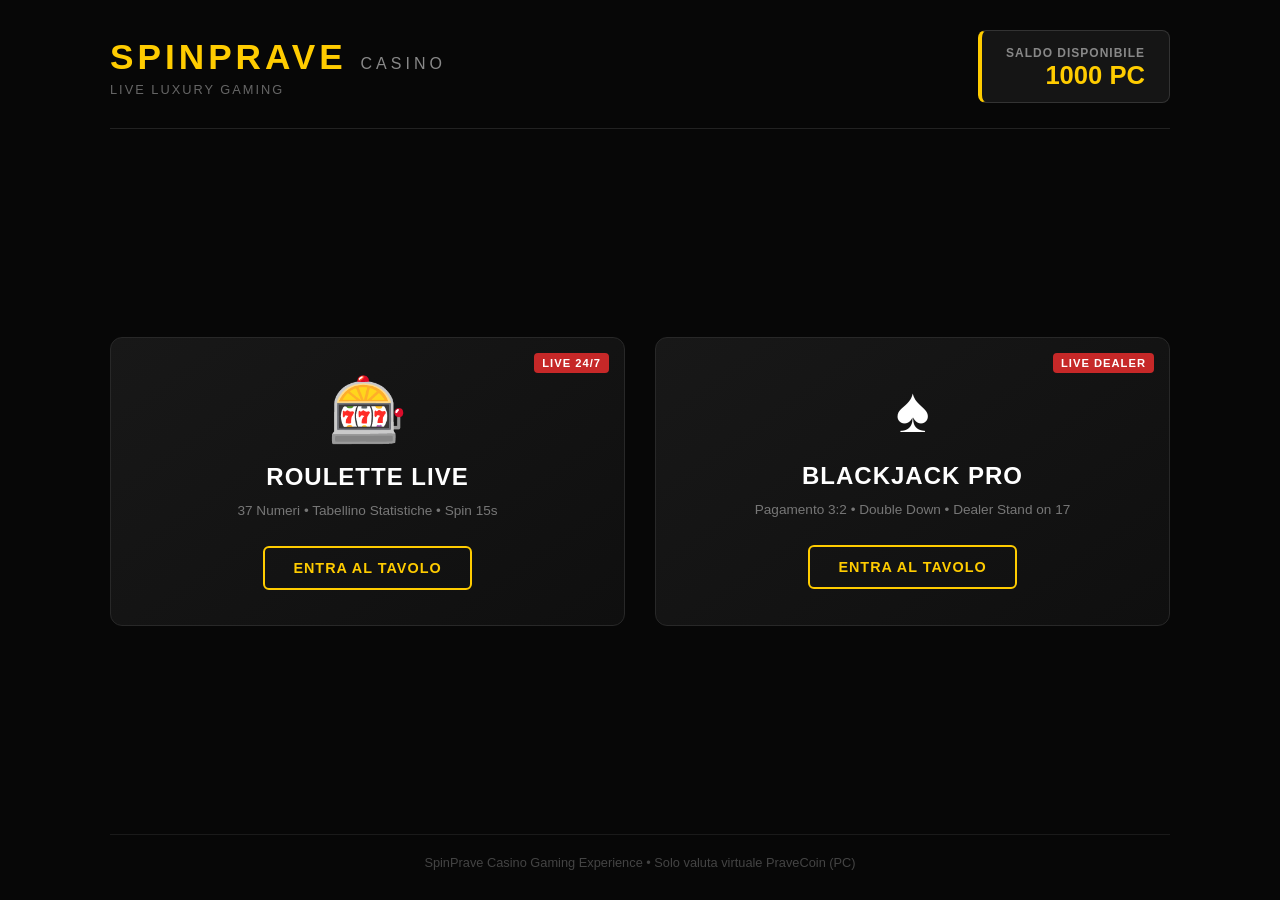
==== commit 4020e7d0: "Add files via upload" ====
--- a/index.html
+++ b/index.html
@@ -3,102 +3,67 @@
 <head>
     <meta charset="UTF-8">
     <meta name="viewport" content="width=device-width, initial-scale=1.0, maximum-scale=1.0, user-scalable=no, viewport-fit=cover">
-    <title>SpinPrave Live Pro</title>
-
-    <!-- FAVICON STANDARD -->
+    <title>SpinPrave Casino Suite</title>
     <link rel="icon" type="image/png" href="favicon.png">
-
-    <!-- SUPPORTO IPHONE / IPAD (Segnalibri e Schermata Home) -->
     <link rel="apple-touch-icon" href="favicon.png">
     <link rel="apple-touch-icon" sizes="180x180" href="favicon.png">
-    
-    <!-- Configurazione Web App iOS a schermo intero -->
     <meta name="apple-mobile-web-app-capable" content="yes">
     <meta name="apple-mobile-web-app-status-bar-style" content="black-translucent">
     <meta name="apple-mobile-web-app-title" content="SpinPrave">
-
     <link rel="stylesheet" href="style.css">
 </head>
 <body>
-    <!-- Schermata Blocco Rotazione (Visibile in Portrait su mobile) -->
-    <div id="rotate-screen">
-        <div class="rotate-box">
-            <div class="rotate-icon">🔄</div>
-            <p>Ruota il dispositivo in orizzontale per giocare a SpinPrave Live.</p>
-        </div>
-    </div>
-
-    <!-- Contenitore Gioco Principale -->
-    <div class="game-wrapper">
-        <header class="top-bar">
-            <div class="top-left">
-                <div class="brand-name">SPINPRAVE <small>LIVE</small></div>
-                <div class="timer-box">TEMPO: <span id="timer-val">15</span>s</div>
+    <div class="lobby-wrapper">
+        <header class="lobby-header">
+            <div class="brand">
+                <h1>SPINPRAVE <small>CASINO</small></h1>
+                <p class="tagline">LIVE LUXURY GAMING</p>
             </div>
-            <div id="msg-container"><span id="msg">FAI IL TUO GIOCO</span></div>
-            <div class="history-container">
-                <span class="history-label">ULTIMI:</span>
-                <div id="history-list" class="history-list"></div>
+            <div class="balance-card">
+                <span class="label">SALDO DISPONIBILE</span>
+                <div class="val"><span id="lobby-balance">1000</span> PC</div>
+                <button class="refill-btn" id="lobby-refill" onclick="refillLobby()">RICARICA +1000 PC</button>
             </div>
         </header>
 
-        <main class="main-content">
-            <div class="wheel-section">
-                <canvas id="wheelCanvas" width="350" height="350"></canvas>
+        <main class="games-grid">
+            <!-- Scheda Roulette -->
+            <div class="game-card" onclick="window.location.href='roulette/index.html'">
+                <div class="card-badge">LIVE 24/7</div>
+                <div class="game-icon">🎰</div>
+                <h2>ROULETTE LIVE</h2>
+                <p>37 Numeri • Tabellino Statistiche • Spin 15s</p>
+                <button class="enter-btn">ENTRA AL TAVOLO</button>
             </div>
 
-            <div class="table-section">
-                <div class="board-container">
-                    <div class="board-live">
-                        <div class="zero bet-spot" data-type="plein" data-val="0" id="cell-0">0</div>
-                        <div class="grid-numbers" id="grid"></div>
-                        <div class="column-bets">
-                            <div class="col bet-spot" data-type="col" data-val="3" id="cell-col-3">2:1</div>
-                            <div class="col bet-spot" data-type="col" data-val="2" id="cell-col-2">2:1</div>
-                            <div class="col bet-spot" data-type="col" data-val="1" id="cell-col-1">2:1</div>
-                        </div>
-                        <div class="dozen-bets">
-                            <div class="doz bet-spot" data-type="dozen" data-val="1st">1st 12</div>
-                            <div class="doz bet-spot" data-type="dozen" data-val="2nd">2nd 12</div>
-                            <div class="doz bet-spot" data-type="dozen" data-val="3rd">3rd 12</div>
-                        </div>
-                        <div class="chance-bets">
-                            <div class="chn bet-spot" data-type="range" data-val="1-18">1-18</div>
-                            <div class="chn bet-spot" data-type="even-odd" data-val="even">EVEN</div>
-                            <div class="chn bet-spot red" data-type="color" data-val="red"><div class="diamond"></div></div>
-                            <div class="chn bet-spot black" data-type="color" data-val="black"><div class="diamond"></div></div>
-                            <div class="chn bet-spot" data-type="even-odd" data-val="odd">ODD</div>
-                            <div class="chn bet-spot" data-type="range" data-val="19-36">19-36</div>
-                        </div>
-                    </div>
-                </div>
+            <!-- Scheda Blackjack -->
+            <div class="game-card" onclick="window.location.href='blackjack/index.html'">
+                <div class="card-badge">LIVE DEALER</div>
+                <div class="game-icon">♠️</div>
+                <h2>BLACKJACK PRO</h2>
+                <p>Pagamento 3:2 • Double Down • Dealer Stand on 17</p>
+                <button class="enter-btn">ENTRA AL TAVOLO</button>
             </div>
         </main>
 
-        <footer class="bottom-bar">
-            <div class="footer-left">
-                <div class="stat-boxes">
-                    <div class="stat-box saldo">SALDO: <span id="balance">1000</span> PC</div>
-                    <div class="stat-box puntata">PUNTATA: <span id="current-total-bet">0</span> PC</div>
-                </div>
-                <button id="refill-btn" class="btn-refill" onclick="refillBalance()">+ 1000 PC</button>
-            </div>
-
-            <div class="chips-selector">
-                <div class="chip-item c1 active" data-val="1">1</div>
-                <div class="chip-item c5" data-val="5">5</div>
-                <div class="chip-item c10" data-val="10">10</div>
-                <div class="chip-item c25" data-val="25">25</div>
-                <div class="chip-item c50" data-val="50">50</div>
-                <div class="chip-item c100" data-val="100">100</div>
-            </div>
-
-            <div class="buttons-area">
-                <button class="btn-alt" onclick="manualReset()">ANNULLA</button>
-                <button class="btn-main" id="spin-btn" onclick="triggerManualSpin()">GIRA</button>
-            </div>
+        <footer class="lobby-footer">
+            <p>SpinPrave Casino Gaming Experience • Solo valuta virtuale PraveCoin (PC)</p>
         </footer>
     </div>
-    <script src="script.js"></script>
+
+    <script src="shared.js"></script>
+    <script>
+        function updateLobbyUI() {
+            const bal = getPraveBalance();
+            document.getElementById('lobby-balance').innerText = bal;
+            document.getElementById('lobby-refill').style.display = (bal <= 0) ? 'inline-block' : 'none';
+        }
+        function refillLobby() {
+            setPraveBalance(1000);
+            updateLobbyUI();
+        }
+        window.addEventListener('load', updateLobbyUI);
+        window.addEventListener('focus', updateLobbyUI);
+    </script>
 </body>
 </html>
--- a/style.css
+++ b/style.css
@@ -1,335 +1,125 @@
 :root {
     --gold: #ffcc00;
-    --felt: #074124;
-    --border: rgba(255, 255, 255, 0.2);
-    --win-green: #4caf50;
-    --loss-red: #f44336;
+    --gold-glow: rgba(255, 204, 0, 0.4);
+    --bg-dark: #070707;
+    --card-bg: #121212;
 }
 
-* {
-    box-sizing: border-box;
-    -webkit-tap-highlight-color: transparent;
+* { box-sizing: border-box; margin: 0; padding: 0; font-family: 'Segoe UI', sans-serif; }
+body { background-color: var(--bg-dark); color: #fff; min-height: 100vh; display: flex; justify-content: center; }
+
+.lobby-wrapper {
+    width: 100%;
+    max-width: 1100px;
+    padding: 30px 20px;
+    display: flex;
+    flex-direction: column;
+    justify-content: space-between;
 }
 
-body {
-    background: #000;
-    color: white;
-    font-family: 'Segoe UI', sans-serif;
-    margin: 0;
-    overflow: hidden;
-    user-select: none;
-    width: 100vw;
-    height: 100vh;
-}
-
-/* 1. SCHERMATA BLOCCO (VERTICALE) */
-#rotate-screen {
-    display: none;
-    position: fixed;
-    top: 0;
-    left: 0;
-    width: 100%;
-    height: 100%;
-    background: radial-gradient(circle at center, #1a1a1a 0%, #000 100%);
-    z-index: 9999;
-    justify-content: center;
-    align-items: center;
-    text-align: center;
-}
-
-@media screen and (orientation: portrait) {
-    #rotate-screen { display: flex; }
-    .game-wrapper { display: none; }
-}
-
-.rotate-box { padding: 20px; }
-.rotate-icon {
-    font-size: 60px;
-    margin-bottom: 20px;
-    display: inline-block;
-    animation: rotateLogo 2s infinite ease-in-out;
-}
-
-@keyframes rotateLogo {
-    0% { transform: rotate(0deg); }
-    50% { transform: rotate(90deg); }
-    100% { transform: rotate(0deg); }
-}
-
-/* 2. LAYOUT ORIZZONTALE */
-.game-wrapper {
-    display: flex;
-    flex-direction: column;
-    width: 100%;
-    height: 100%;
-}
-
-.top-bar {
-    height: 52px;
-    padding: 0 15px;
+.lobby-header {
     display: flex;
     justify-content: space-between;
     align-items: center;
-    background: #000;
     border-bottom: 1px solid #222;
-    flex-shrink: 0;
-    gap: 10px;
+    padding-bottom: 25px;
 }
 
-.top-left {
-    display: flex;
-    align-items: center;
-    gap: 12px;
+.brand h1 { font-size: 2.2rem; color: var(--gold); letter-spacing: 4px; font-weight: 900; }
+.brand h1 small { font-size: 1rem; color: #888; font-weight: 400; }
+.tagline { color: #666; font-size: 0.8rem; letter-spacing: 2px; margin-top: 5px; }
+
+.balance-card {
+    background: #151515;
+    border: 1px solid #333;
+    border-left: 4px solid var(--gold);
+    padding: 12px 24px;
+    border-radius: 8px;
+    text-align: right;
 }
-
-.brand-name {
-    color: var(--gold);
-    font-weight: bold;
-    font-size: 1.1rem;
-    letter-spacing: 2px;
-}
-
-.brand-name small {
-    font-size: 0.7rem;
-    color: #666;
-    vertical-align: middle;
-}
-
-.timer-box {
-    background: #1a1a1a;
-    border: 1px solid var(--gold);
-    border-radius: 4px;
-    padding: 3px 8px;
-    font-weight: bold;
-    font-size: 0.8rem;
-    color: var(--gold);
-}
-
-.timer-pulse {
-    animation: timerAlert 0.5s infinite alternate;
-}
-
-@keyframes timerAlert {
-    from { background: #1a1a1a; color: var(--gold); }
-    to { background: #c62828; color: #fff; border-color: #ff5252; }
-}
-
-#msg-container {
-    display: flex;
-    align-items: center;
-    justify-content: center;
-    flex: 1;
-}
-
-#msg {
-    font-weight: bold;
-    font-size: 0.95rem;
-    text-transform: uppercase;
-    color: var(--gold);
-    text-align: center;
-}
-
-.msg-win { color: var(--win-green) !important; text-shadow: 0 0 10px rgba(76, 175, 80, 0.5); }
-.msg-loss { color: var(--loss-red) !important; }
-
-/* TABELLINO CRONOLOGIA */
-.history-container { display: flex; align-items: center; gap: 6px; }
-.history-label { font-size: 0.7rem; color: #777; font-weight: bold; }
-.history-list { display: flex; gap: 4px; }
-.history-badge {
-    width: 24px;
-    height: 24px;
-    border-radius: 50%;
-    display: flex;
-    align-items: center;
-    justify-content: center;
-    font-size: 0.75rem;
-    font-weight: bold;
-    border: 1px solid rgba(255, 255, 255, 0.3);
-}
-.history-badge.red { background: #b71c1c; }
-.history-badge.black { background: #1a1a1a; }
-.history-badge.green { background: #0a632e; border-color: var(--gold); }
-
-/* CORPO PRINCIPALE */
-.main-content {
-    flex: 1;
-    display: flex;
-    flex-direction: row;
-    align-items: center;
-    justify-content: center;
-    gap: 25px;
-    padding: 5px 10px;
-}
-
-.wheel-section {
-    position: relative;
-    width: 330px;
-    height: 330px;
-    flex-shrink: 0;
-}
-
-canvas { width: 100%; height: 100%; }
-
-/* TAVOLO */
-.board-container { position: relative; }
-.board-live {
-    display: grid;
-    grid-template-columns: 50px repeat(12, 38px) 52px;
-    grid-template-rows: repeat(3, 40px) 38px 38px;
-    background: var(--felt);
-    border: 2px solid #3e2723;
-}
-
-.bet-spot {
-    border: 1px solid var(--border);
-    display: flex;
-    align-items: center;
-    justify-content: center;
-    font-size: 0.95rem;
-    font-weight: 800;
-    cursor: pointer;
-    position: relative;
-}
-
-.zero { grid-row: 1/4; grid-column: 1; border-right: 2px solid white; font-size: 1.2rem; }
-.grid-numbers { grid-row: 1/4; grid-column: 2/14; display: grid; grid-template-columns: repeat(12, 1fr); grid-template-rows: repeat(3, 1fr); grid-auto-flow: column; }
-.column-bets { grid-row: 1/4; grid-column: 14; display: grid; grid-template-rows: repeat(3, 1fr); font-size: 0.8rem; }
-.dozen-bets { grid-row: 4; grid-column: 2/14; display: grid; grid-template-columns: repeat(3, 1fr); font-size: 0.85rem; }
-.chance-bets { grid-row: 5; grid-column: 2/14; display: grid; grid-template-columns: repeat(6, 1fr); font-size: 0.85rem; }
-
-.num-cell.red { background: #b71c1c; font-size: 1.05rem; }
-.num-cell.black { background: #1a1a1a; font-size: 1.05rem; }
-.diamond { width: 14px; height: 14px; transform: rotate(45deg); border: 1px solid white; }
-.red .diamond { background: #b71c1c; }
-.black .diamond { background: #1a1a1a; }
-
-/* FICHES SUL TAVOLO */
-.chip {
-    position: absolute;
-    width: 24px;
-    height: 24px;
-    border-radius: 50%;
-    color: white;
-    font-size: 8px;
-    font-weight: 900;
-    display: flex;
-    align-items: center;
-    justify-content: center;
-    border: 1px dashed white;
-    z-index: 10;
-    top: 50%;
-    left: 50%;
-    transform: translate(-50%, -50%);
-    box-shadow: 0 2px 4px rgba(0, 0, 0, 0.5);
-    pointer-events: none;
-}
-
-/* 3. FOOTER */
-.bottom-bar {
-    height: 65px;
-    background: #000;
-    padding: 0 20px;
-    display: flex;
-    justify-content: space-between;
-    align-items: center;
-    border-top: 1px solid #222;
-    flex-shrink: 0;
-}
-
-.footer-left {
-    display: flex;
-    align-items: center;
-    gap: 10px;
-}
-
-.stat-boxes {
-    display: flex;
-    flex-direction: column;
-    gap: 3px;
-}
-
-.stat-box {
-    font-weight: bold;
-    font-size: 0.8rem;
-    color: #fff;
-    background: #111;
-    padding: 3px 10px;
-    border-radius: 3px;
-    min-width: 125px;
-    text-align: center;
-}
-
-.stat-box.saldo { border-left: 3px solid var(--gold); }
-.stat-box.puntata { border-left: 3px solid #00bcd4; color: #00bcd4; }
-
-.btn-refill {
+.balance-card .label { font-size: 0.75rem; color: #888; font-weight: bold; letter-spacing: 1px; }
+.balance-card .val { font-size: 1.6rem; color: var(--gold); font-weight: 900; }
+.refill-btn {
     display: none;
+    margin-top: 8px;
     background: var(--gold);
     color: #000;
     border: none;
-    padding: 8px 12px;
+    padding: 6px 12px;
+    font-weight: bold;
     border-radius: 4px;
-    font-weight: bold;
     cursor: pointer;
-    font-size: 0.8rem;
-    white-space: nowrap;
-    animation: pulseRefill 1s infinite alternate;
 }
 
-@keyframes pulseRefill {
-    from { transform: scale(1); box-shadow: 0 0 5px rgba(255, 204, 0, 0.4); }
-    to { transform: scale(1.05); box-shadow: 0 0 15px rgba(255, 204, 0, 0.9); }
+.games-grid {
+    display: grid;
+    grid-template-columns: repeat(auto-fit, minmax(300px, 1fr));
+    gap: 30px;
+    margin: 40px 0;
 }
 
-.chips-selector { display: flex; gap: 7px; }
-.chip-item {
-    width: 38px;
-    height: 38px;
-    border-radius: 50%;
-    border: 3px solid #fff;
-    display: flex;
-    align-items: center;
-    justify-content: center;
-    font-size: 0.85rem;
+.game-card {
+    background: linear-gradient(145deg, #181818, #0f0f0f);
+    border: 1px solid #282828;
+    border-radius: 12px;
+    padding: 35px 25px;
+    text-align: center;
+    cursor: pointer;
+    position: relative;
+    transition: transform 0.25s ease, border-color 0.25s ease, box-shadow 0.25s ease;
+    overflow: hidden;
+}
+
+.game-card:hover {
+    transform: translateY(-8px);
+    border-color: var(--gold);
+    box-shadow: 0 15px 35px rgba(255, 204, 0, 0.15);
+}
+
+.card-badge {
+    position: absolute;
+    top: 15px;
+    right: 15px;
+    background: #c62828;
+    color: white;
+    font-size: 0.7rem;
+    font-weight: 800;
+    padding: 4px 8px;
+    border-radius: 4px;
+    letter-spacing: 1px;
+}
+
+.game-icon { font-size: 4rem; margin-bottom: 15px; }
+.game-card h2 { color: #fff; font-size: 1.5rem; margin-bottom: 10px; letter-spacing: 1px; }
+.game-card p { color: #777; font-size: 0.85rem; margin-bottom: 25px; line-height: 1.4; }
+
+.enter-btn {
+    background: transparent;
+    color: var(--gold);
+    border: 2px solid var(--gold);
+    padding: 12px 28px;
+    font-size: 0.9rem;
     font-weight: bold;
+    border-radius: 6px;
     cursor: pointer;
     transition: 0.2s;
-}
-.chip-item.active {
-    transform: translateY(-7px);
-    border-color: var(--gold);
-    box-shadow: 0 8px 15px rgba(255, 204, 0, 0.3);
+    letter-spacing: 1px;
 }
 
-.c1 { background: #ff9800; }
-.c5 { background: #f44336; }
-.c10 { background: #4caf50; }
-.c25 { background: #2196f3; }
-.c50 { background: #9c27b0; }
-.c100 { background: #333; }
+.game-card:hover .enter-btn {
+    background: var(--gold);
+    color: #000;
+}
 
-.buttons-area { display: flex; gap: 8px; }
-button {
-    padding: 8px 18px;
-    border-radius: 4px;
-    border: none;
-    font-weight: bold;
-    cursor: pointer;
-    text-transform: uppercase;
+.lobby-footer {
+    text-align: center;
+    color: #444;
     font-size: 0.8rem;
+    border-top: 1px solid #1a1a1a;
+    padding-top: 20px;
 }
-.btn-main { background: var(--gold); color: #000; }
-.btn-alt { background: #333; color: #fff; }
 
-/* 4. MEDIA QUERIES PER MOBILE LANDSCAPE */
-@media screen and (orientation: landscape) and (max-height: 500px) {
-    .top-bar { height: 38px; padding: 0 10px; }
-    .bottom-bar { height: 50px; padding: 0 10px; }
-    .stat-boxes { flex-direction: row; gap: 5px; }
-    .stat-box { font-size: 0.75rem; padding: 3px 8px; min-width: 95px; }
-    .btn-refill { padding: 4px 8px; font-size: 0.75rem; }
-    .wheel-section { width: 220px; height: 220px; }
-    .board-container { transform: scale(0.82); }
-    .chip-item { width: 30px; height: 30px; font-size: 0.75rem; }
+@media (max-width: 650px) {
+    .lobby-header { flex-direction: column; gap: 15px; text-align: center; }
+    .balance-card { text-align: center; width: 100%; }
 }
